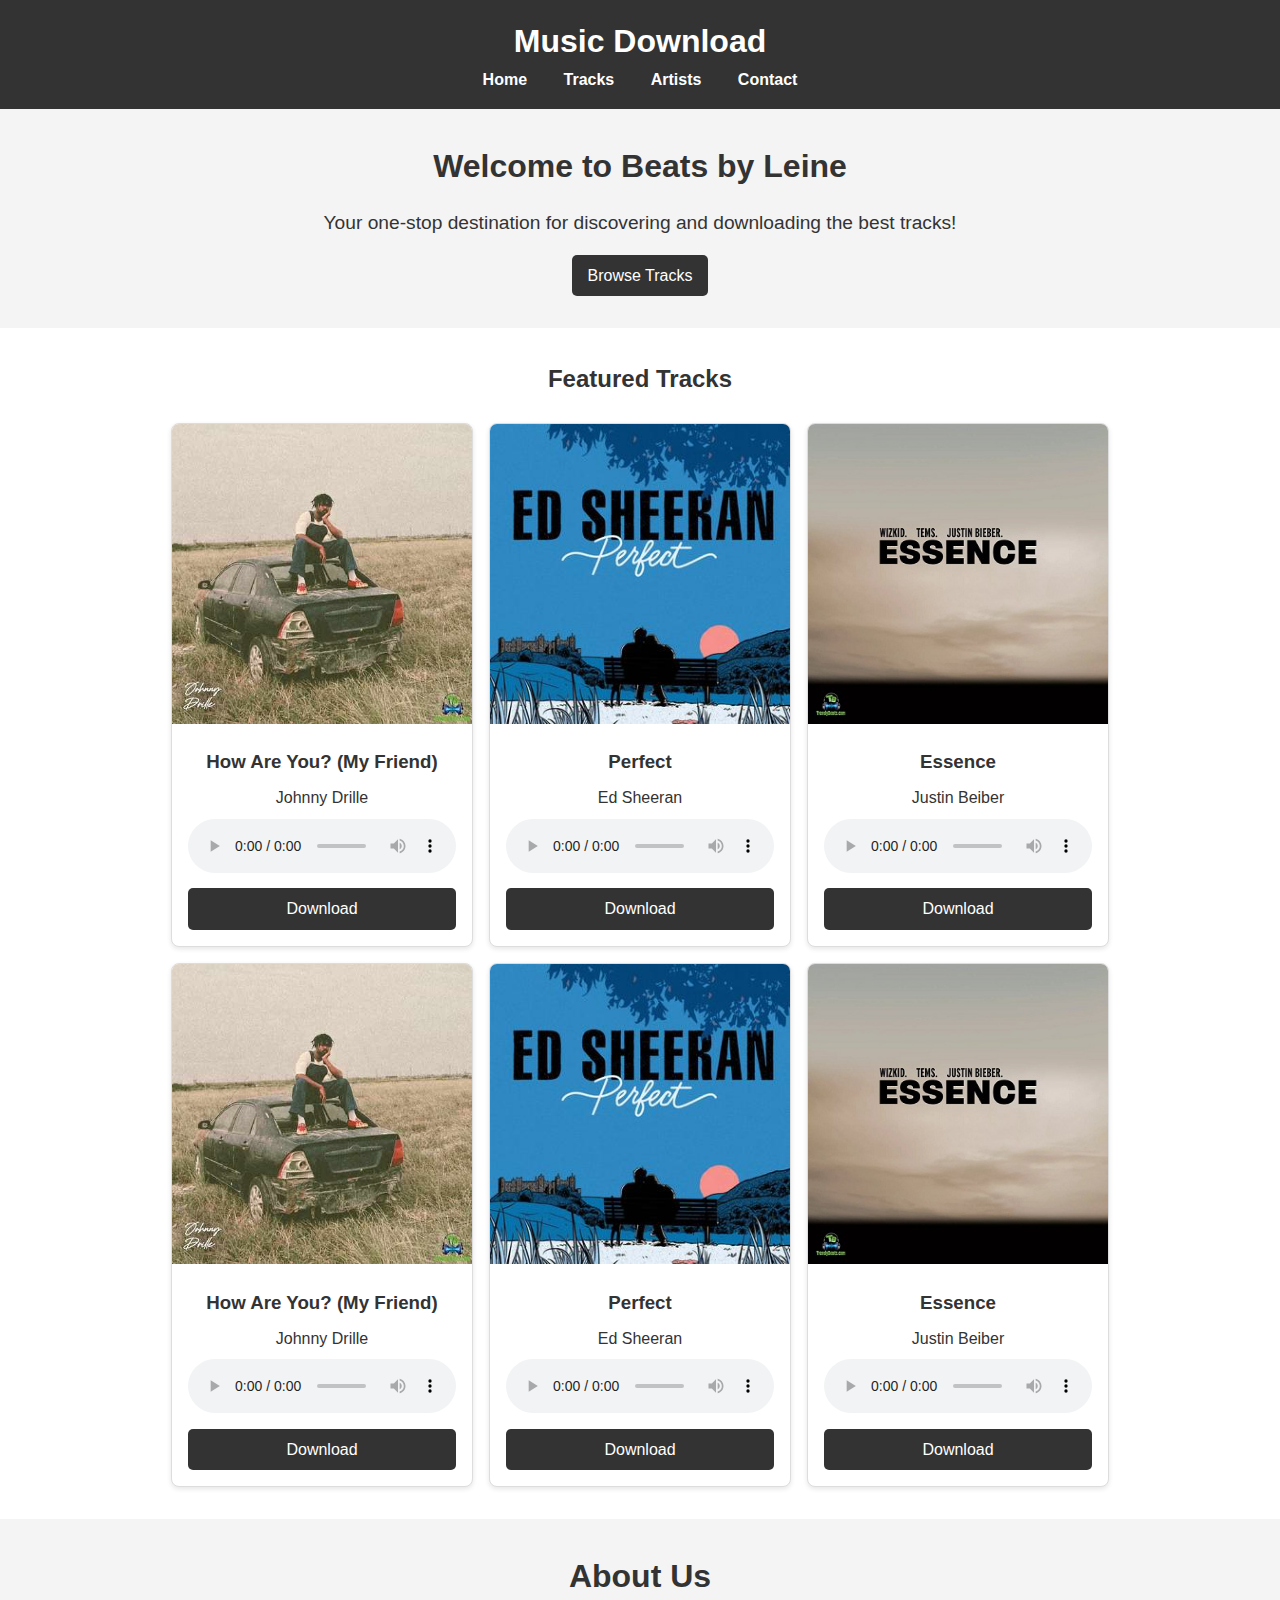
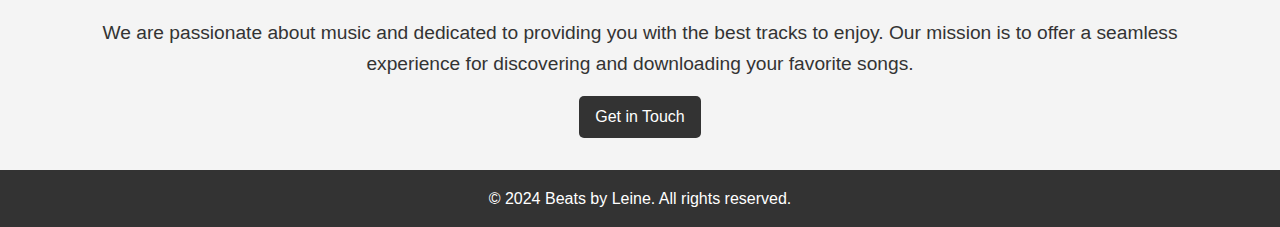
==== index.html @ c4de23f9 "change of file names" ====
<!DOCTYPE html>
<html lang="en">
<head>
    <meta charset="UTF-8">
    <meta name="viewport" content="width=device-width, initial-scale=1.0">
    <title>Home - Beats by Leine</title>
    <link rel="stylesheet" href="css/style.css">
</head>
<body>
    <header>
        <div class="container">
            <h1>Music Download</h1>
            <nav>
                <ul>
                    <li><a href="index.html">Home</a></li>
                    <li><a href="tracks.html">Tracks</a></li>
                    <li><a href="artists.html">Artists</a></li>
                    <li><a href="contact.html">Contact</a></li>
                </ul>
            </nav>
        </div>
    </header>

    <main>
        <section class="hero">
            <div class="container">
                <h2>Welcome to Beats by Leine</h2>
                <p>Your one-stop destination for discovering and downloading the best tracks!</p>
                <a href="tracks.html" class="btn">Browse Tracks</a>
            </div>
        </section>

        <section class="featured-tracks">
            <div class="container">
                <h2>Featured Tracks</h2>
                <div class="track-list">
                    <div class="track">
                        <img src="images/friendJohnny.png" alt="Album Cover">
                        <div class="track-info">
                            <h3>How Are You? (My Friend)</h3>
                            <p>Johnny Drille</p>
                            <audio controls>
                                <source src="audio/Johnny-Drille-How-Are-You-My-Friend-(TrendyBeatz.com).mp3" type="audio/mpeg">
                                Your browser does not support the audio element.
                            </audio>
                            <a href="audio/Johnny-Drille-How-Are-You-My-Friend-(TrendyBeatz.com).mp3" download>Download</a>
                        </div>
                    </div>
                    <div class="track">
                        <img src="images/Perfect.png" alt="Album Cover">
                        <div class="track-info">
                            <h3>Perfect</h3>
                            <p>Ed Sheeran</p>
                            <audio controls>
                                <source src="audio/Ed_Sheeran_-_Perfect_BeatsByLeine.Com.Ng.mp3" type="audio/mpeg">
                                Your browser does not support the audio element.
                            </audio>
                            <a href="audio/Ed_Sheeran_-_Perfect_BeatsByLeine.Com.Ng.mp3" download>Download</a>
                        </div>
                    </div>
                    <div class="track">
                        <img src="images/essenceJustin.png" alt="Album Cover">
                        <div class="track-info">
                            <h3>Essence</h3>
                            <p>Justin Beiber</p>
                            <audio controls>
                                <source src="audio/Wizkid-Essence-Remix-Ft-Justin-Bieber-And-Tems-(TrendyBeatz.com).mp3" type="audio/mpeg">
                                Your browser does not support the audio element.
                            </audio>
                            <a href="audio/Wizkid-Essence-Remix-Ft-Justin-Bieber-And-Tems-(TrendyBeatz.com).mp3" download>Download</a>
                        </div>
                    </div>
                    <div class="track">
                        <img src="images/friendJohnny.png" alt="Album Cover">
                        <div class="track-info">
                            <h3>How Are You? (My Friend)</h3>
                            <p>Johnny Drille</p>
                            <audio controls>
                                <source src="audio/Johnny-Drille-How-Are-You-My-Friend-(TrendyBeatz.com).mp3" type="audio/mpeg">
                                Your browser does not support the audio element.
                            </audio>
                            <a href="audio/Johnny-Drille-How-Are-You-My-Friend-(TrendyBeatz.com).mp3" download>Download</a>
                        </div>
                    </div>
                    <div class="track">
                        <img src="images/Perfect.png" alt="Album Cover">
                        <div class="track-info">
                            <h3>Perfect</h3>
                            <p>Ed Sheeran</p>
                            <audio controls>
                                <source src="audio/Ed_Sheeran_-_Perfect_BeatsByLeine.Com.Ng.mp3" type="audio/mpeg">
                                Your browser does not support the audio element.
                            </audio>
                            <a href="audio/Ed_Sheeran_-_Perfect_BeatsByLeine.Com.Ng.mp3" download>Download</a>
                        </div>
                    </div>
                    <div class="track">
                        <img src="images/essenceJustin.png" alt="Album Cover">
                        <div class="track-info">
                            <h3>Essence</h3>
                            <p>Justin Beiber</p>
                            <audio controls>
                                <source src="audio/Wizkid-Essence-Remix-Ft-Justin-Bieber-And-Tems-(TrendyBeatz.com).mp3" type="audio/mpeg">
                                Your browser does not support the audio element.
                            </audio>
                            <a href="audio/Wizkid-Essence-Remix-Ft-Justin-Bieber-And-Tems-(TrendyBeatz.com).mp3" download>Download</a>
                        </div>
                    </div>
                    <!-- Add more tracks here -->
                </div>
            </div>
        </section>

        <section class="about">
            <div class="container">
                <h2>About Us</h2>
                <p>We are passionate about music and dedicated to providing you with the best tracks to enjoy. Our mission is to offer a seamless experience for discovering and downloading your favorite songs.</p>
                <a href="contact.html" class="btn">Get in Touch</a>
            </div>
        </section>
    </main>

    <footer>
        <div class="container">
            <p>&copy; 2024 Beats by Leine. All rights reserved.</p>
        </div>
    </footer>
</body>
</html>
---- css/style.css ----
/* Reset some basic elements */
body, h1, h2, h3, p, ul, li {
    margin: 0;
    padding: 0;
    box-sizing: border-box;
}

body {
    font-family: Arial, sans-serif;
    line-height: 1.6;
    color: #333;
}

/* Container */
.container {
    width: 90%;
    max-width: 1200px;
    margin: 0 auto;
}

/* Header */
header {
    background: #333;
    color: #fff;
    padding: 1rem 0;
}

header h1 {
    text-align: center;
}

nav ul {
    list-style: none;
    text-align: center;
    padding: 0;
}

nav ul li {
    display: inline;
    margin: 0 1rem;
}

nav ul li a {
    color: #fff;
    text-decoration: none;
    font-weight: bold;
}

/* Hero Section */
.hero {
    background: #f4f4f4;
    padding: 2rem 0;
    text-align: center;
}

.hero h2 {
    margin-bottom: 1rem;
    font-size: 2rem;
}

.hero p {
    font-size: 1.2rem;
    margin-bottom: 1rem;
}

.btn {
    display: inline-block;
    background: #333;
    color: #fff;
    padding: 0.5rem 1rem;
    text-decoration: none;
    border-radius: 5px;
}

.btn:hover {
    background: #555;
}

/* Featured Tracks Section */
.featured-tracks {
    padding: 2rem 0;
}

.featured-tracks h2 {
    text-align: center;
    margin-bottom: 1.5rem;
}

.track-list {
    display: flex;
    flex-wrap: wrap;
    gap: 1rem;
    justify-content: center;
}

.track {
    background: #fff;
    border: 1px solid #ddd;
    border-radius: 8px;
    overflow: hidden;
    width: 100%;
    max-width: 300px;
    box-shadow: 0 2px 5px rgba(0, 0, 0, 0.1);
}

.track img {
    width: 100%;
    height: auto;
}

.track-info {
    padding: 1rem;
    text-align: center;
}

.track-info h3 {
    margin-bottom: 0.5rem;
}

.track-info audio {
    width: 100%;
    margin: 0.5rem 0;
}

.track-info a {
    display: block;
    background: #333;
    color: #fff;
    padding: 0.5rem;
    text-decoration: none;
    border-radius: 5px;
    text-align: center;
}

.track-info a:hover {
    background: #555;
}

/* About Section */
.about {
    background: #f4f4f4;
    padding: 2rem 0;
    text-align: center;
}

.about h2 {
    margin-bottom: 1rem;
    font-size: 2rem;
}

.about p {
    font-size: 1.2rem;
    margin-bottom: 1rem;
}

/* Footer */
footer {
    background: #333;
    color: #fff;
    padding: 1rem 0;
    text-align: center;
}

/* Responsive Design */
@media (max-width: 768px) {
    nav ul {
        display: flex;
        flex-direction: column;
        align-items: center;
    }

    nav ul li {
        margin: 0.5rem 0;
    }

    .track-list {
        flex-direction: column;
        align-items: center;
    }

    .track {
        max-width: 100%;
    }
}

@media (max-width: 480px) {
    .hero h2 {
        font-size: 1.5rem;
    }

    .hero p, .about p {
        font-size: 1rem;
    }
}
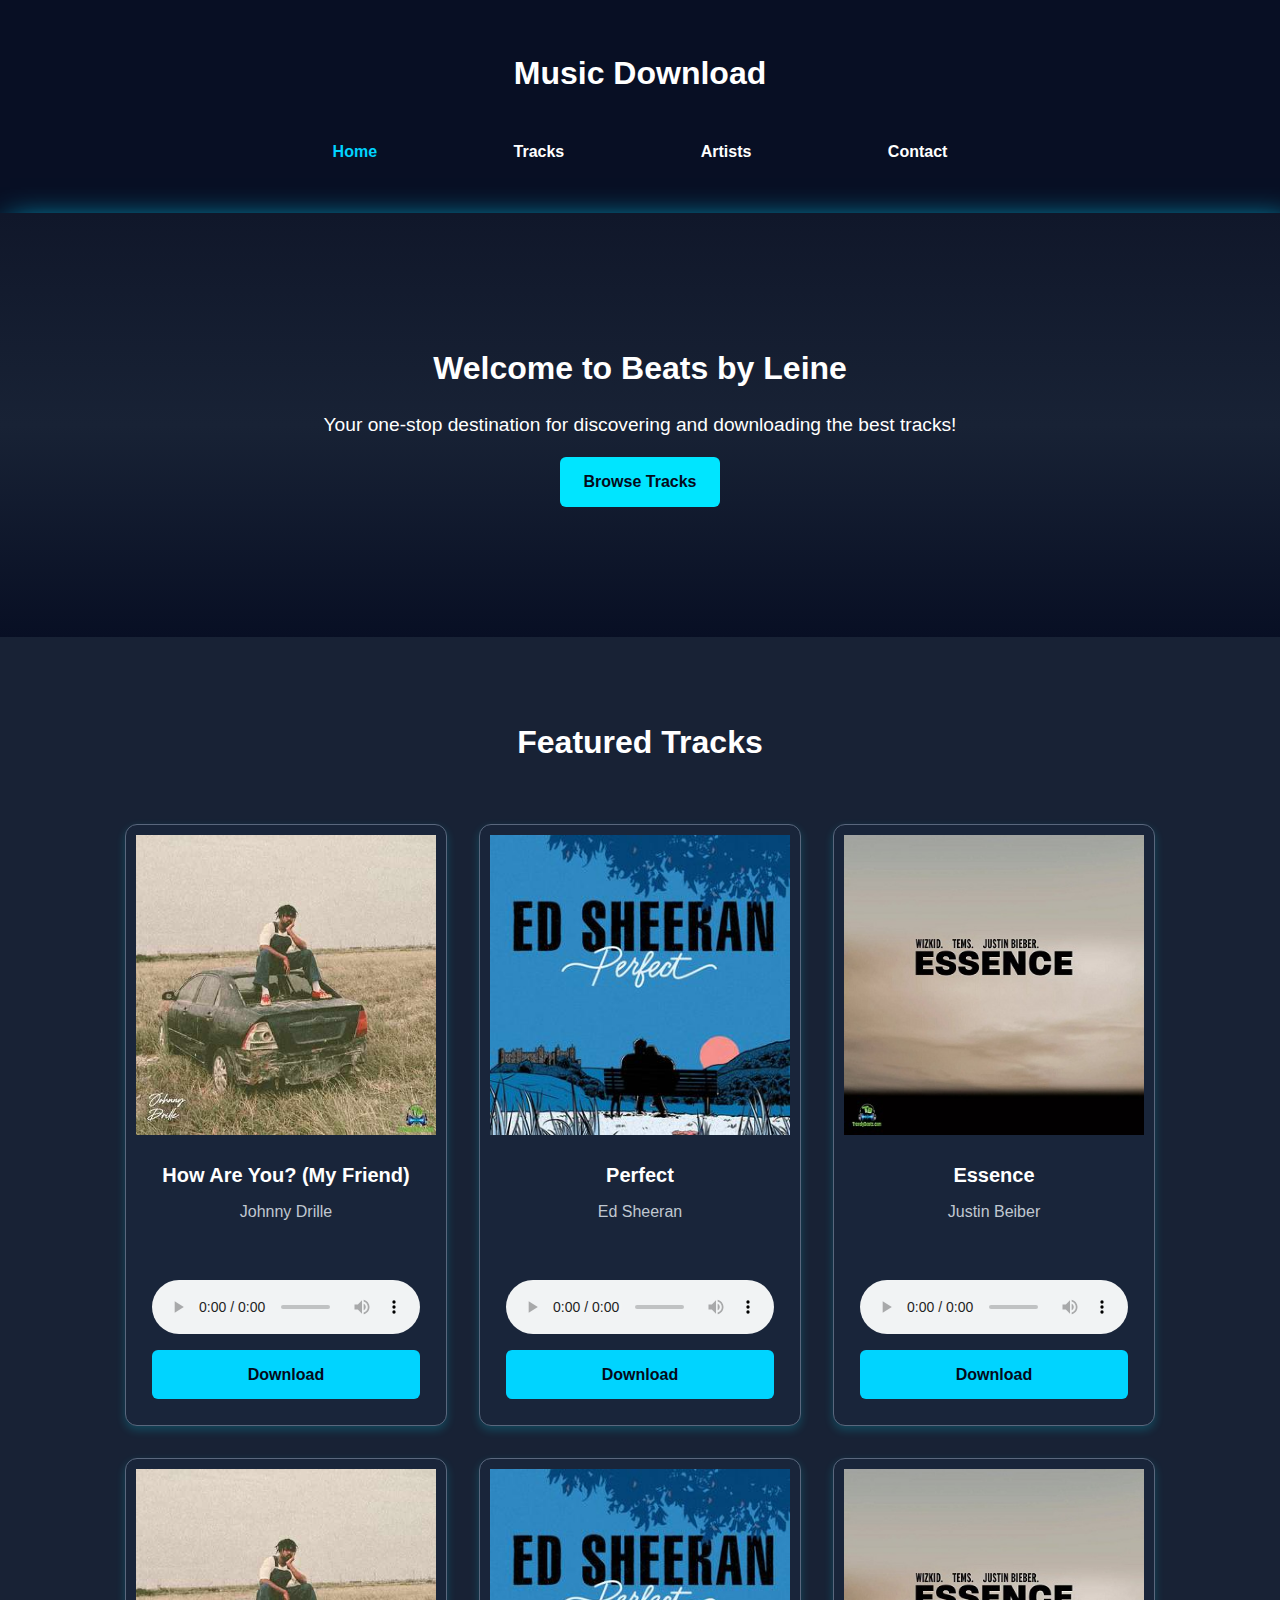
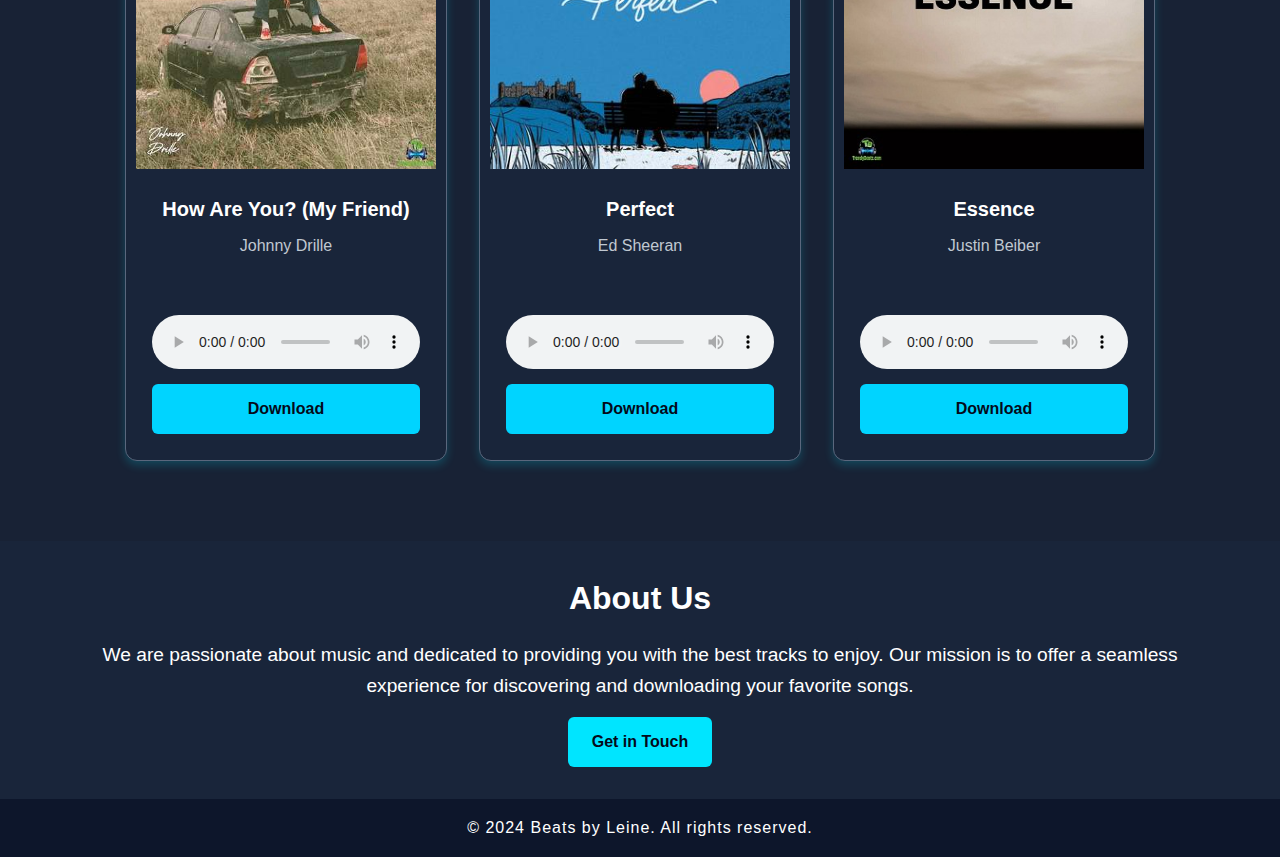
==== commit 4fca29c2: "home changes" ====
--- a/index.html
+++ b/index.html
@@ -12,7 +12,7 @@
             <h1>Music Download</h1>
             <nav>
                 <ul>
-                    <li><a href="index.html">Home</a></li>
+                    <li><a href="index.html" class="active">Home</a></li>
                     <li><a href="tracks.html">Tracks</a></li>
                     <li><a href="artists.html">Artists</a></li>
                     <li><a href="contact.html">Contact</a></li>
--- a/css/style.css
+++ b/css/style.css
@@ -1,194 +1,321 @@
-/* Reset some basic elements */
-body, h1, h2, h3, p, ul, li {
-    margin: 0;
-    padding: 0;
-    box-sizing: border-box;
+body,
+h1,
+h2,
+h3,
+p,
+ul,
+li {
+  margin: 0;
+  padding: 0;
+  box-sizing: border-box;
+  /* background-color: #080F24; */
 }
 
 body {
-    font-family: Arial, sans-serif;
-    line-height: 1.6;
-    color: #333;
-}
-
-/* Container */
+  font-family: Arial, sans-serif;
+  line-height: 1.6;
+  color: #333;
+  /* background-color: #10172A;  */
+}
+
 .container {
-    width: 90%;
-    max-width: 1200px;
-    margin: 0 auto;
+  width: 90%;
+  max-width: 1200px;
+  margin: 0 auto;
 }
 
 /* Header */
 header {
-    background: #333;
-    color: #fff;
-    padding: 1rem 0;
+  background: #080f24;
+  color: #fff;
+  padding: 3rem 0;
 }
 
 header h1 {
-    text-align: center;
+  text-align: center;
+  padding-bottom: 40px;
 }
 
 nav ul {
-    list-style: none;
-    text-align: center;
-    padding: 0;
+  list-style: none;
+  text-align: center;
+  padding: 0;
 }
 
 nav ul li {
-    display: inline;
-    margin: 0 1rem;
+  display: inline;
+  margin: 0 1rem;
+  padding-left: 50px;
+  padding-right: 50px;
 }
 
 nav ul li a {
-    color: #fff;
-    text-decoration: none;
-    font-weight: bold;
+  color: #fff;
+  text-decoration: none;
+  font-weight: bold;
+}
+
+nav ul li a {
+  color: #fff;
+  text-decoration: none;
+  font-weight: bold;
+}
+
+nav ul li a.active {
+  color: #00d4ff;
+  text-decoration: none;
+  font-weight: bold;
+}
+
+nav ul li a:hover {
+  color: #00d4ff;
+  text-decoration: none;
+  font-weight: bold;
 }
 
 /* Hero Section */
 .hero {
-    background: #f4f4f4;
-    padding: 2rem 0;
-    text-align: center;
+  background-color: #080f24; /* Deep Black-Blue */
+  background-image: linear-gradient(to bottom, #10172a, #182235, #080f24);
+  /* background-image: url('/images/hero_bg.png'); */
+  padding: 2rem 0;
+  text-align: center;
+  height: 40vh;
+  box-shadow: 10px 10px 30px #00d4ff;
+  display: flex;
+  align-items: center;
+  justify-content: center;
+  color: white;
 }
 
 .hero h2 {
-    margin-bottom: 1rem;
-    font-size: 2rem;
+  margin-bottom: 1rem;
+  font-size: 2rem;
 }
 
 .hero p {
-    font-size: 1.2rem;
-    margin-bottom: 1rem;
+  font-size: 1.2rem;
+  margin-bottom: 1rem;
 }
 
 .btn {
-    display: inline-block;
-    background: #333;
-    color: #fff;
-    padding: 0.5rem 1rem;
-    text-decoration: none;
-    border-radius: 5px;
+  display: inline-block;
+  background-color: #00e5ff;
+  color: #050a1a;
+  padding: 12px 24px;
+  text-decoration: none;
+  border-radius: 6px;
+  font-weight: bold;
+  border: none;
+  transition: background 0.3s ease-in-out;
 }
 
 .btn:hover {
-    background: #555;
+  background: #00a3cc;
 }
 
 /* Featured Tracks Section */
 .featured-tracks {
-    padding: 2rem 0;
+  padding: 5rem 0;
+  background-color: #182235;
 }
 
 .featured-tracks h2 {
-    text-align: center;
-    margin-bottom: 1.5rem;
+  text-align: center;
+  margin-bottom: 1.5rem;
+  color: #fff;
+  padding-bottom: 2rem;
+  font-size: 32px;
 }
 
 .track-list {
-    display: flex;
-    flex-wrap: wrap;
-    gap: 1rem;
-    justify-content: center;
+  display: flex;
+  flex-wrap: wrap;
+  gap: 2rem;
+  justify-content: center;
 }
 
 .track {
-    background: #fff;
-    border: 1px solid #ddd;
-    border-radius: 8px;
-    overflow: hidden;
-    width: 100%;
-    max-width: 300px;
-    box-shadow: 0 2px 5px rgba(0, 0, 0, 0.1);
+  background: #19253a;
+  border: 1px solid #5a677d;
+  border-radius: 8px;
+  overflow: hidden;
+  width: 100%;
+  max-width: 300px;
+  box-shadow: 0 2px 5px rgba(0, 0, 0, 0.1);
+  border-radius: 12px;
+  padding: 10px;
+  box-shadow: 0px 4px 10px rgba(0, 228, 255, 0.2);
 }
 
 .track img {
-    width: 100%;
-    height: auto;
+  width: 100%;
+  height: auto;
 }
 
 .track-info {
-    padding: 1rem;
-    text-align: center;
+  padding: 1rem;
+  text-align: center;
+  color: #fff;
+}
+
+.track-info p {
+  padding-bottom: 3rem;
+  text-align: center;
+  color: #c0c8d1;
 }
 
 .track-info h3 {
-    margin-bottom: 0.5rem;
+  margin-bottom: 0.5rem;
+  font-size: 20px;
 }
 
 .track-info audio {
-    width: 100%;
-    margin: 0.5rem 0;
+  width: 100%;
+  margin: 0.5rem 0;
 }
 
 .track-info a {
-    display: block;
-    background: #333;
-    color: #fff;
-    padding: 0.5rem;
-    text-decoration: none;
-    border-radius: 5px;
-    text-align: center;
+  display: block;
+  background: #00d4ff;
+  color: #050a1a;
+  padding: 12px 24px;
+  text-decoration: none;
+  border-radius: 6px;
+  text-align: center;
+  font-weight: bold;
+  transition: background 0.3s ease-in-out;
 }
 
 .track-info a:hover {
-    background: #555;
+  background: #00a3cc;
 }
 
 /* About Section */
 .about {
-    background: #f4f4f4;
-    padding: 2rem 0;
-    text-align: center;
+  background: #19253a;
+  padding: 2rem 0;
+  text-align: center;
+  color: #fff;
 }
 
 .about h2 {
-    margin-bottom: 1rem;
-    font-size: 2rem;
+  margin-bottom: 1rem;
+  font-size: 2rem;
 }
 
 .about p {
-    font-size: 1.2rem;
-    margin-bottom: 1rem;
+  font-size: 1.2rem;
+  margin-bottom: 1rem;
+  font-weight: 100;
 }
 
 /* Footer */
 footer {
-    background: #333;
-    color: #fff;
-    padding: 1rem 0;
-    text-align: center;
-}
+  background: #0d162b;
+  color: #fff;
+  padding: 1rem 0;
+  text-align: center;
+  font-weight: 100;
+  letter-spacing: 1px;
+}
+
+
+
+
+.tracks {
+  display: flex;
+  flex-wrap: wrap;
+  gap: 1rem;
+  background-color: #182235;
+  padding: 2rem;
+  justify-content: center;
+  align-items: center;
+  text-align: center;
+  color: #fff;
+  font-size: 24px;
+}
+
+.track img {
+  width: 100%;
+  height: auto;
+}
+
+.track-info {
+  padding: 1rem;
+}
+
+.track-info h3 {
+  margin-bottom: 0.5rem;
+}
+
+.track-info p {
+  margin: 0;
+  font-size: 1rem;
+  /* color: #666; */
+}
+
+.next_container p {
+    justify-content: center;
+    align-items: center;
+    display: flex;
+    padding: 10px;
+    margin: 0;
+}
+
+
+
 
 /* Responsive Design */
 @media (max-width: 768px) {
-    nav ul {
-        display: flex;
-        flex-direction: column;
-        align-items: center;
-    }
-
-    nav ul li {
-        margin: 0.5rem 0;
-    }
-
-    .track-list {
-        flex-direction: column;
-        align-items: center;
-    }
-
-    .track {
-        max-width: 100%;
-    }
+  nav ul {
+    display: flex;
+    flex-direction: column;
+    align-items: center;
+  }
+  
+  nav ul li {
+    margin: 0.5rem 0;
+  }
+
+  .track-list {
+    flex-direction: column;
+    align-items: center;
+  }
+
+  .track {
+    max-width: 100%;
+  }
 }
 
 @media (max-width: 480px) {
-    .hero h2 {
-        font-size: 1.5rem;
-    }
-
-    .hero p, .about p {
-        font-size: 1rem;
-    }
-}
+  .hero h2 {
+    font-size: 1.5rem;
+  }
+
+  .hero p,
+  .about p {
+      font-size: 1rem;
+  }
+}
+
+/* Responsive Design for Tracks */
+@media (max-width: 768px) {
+  .track-list {
+    flex-direction: column;
+  }
+
+  .track {
+    max-width: 100%;
+  }
+}
+
+@media (max-width: 480px) {
+  .track-info h3 {
+    font-size: 1.2rem;
+  }
+
+  .track-info p {
+    font-size: 0.9rem;
+  }
+}